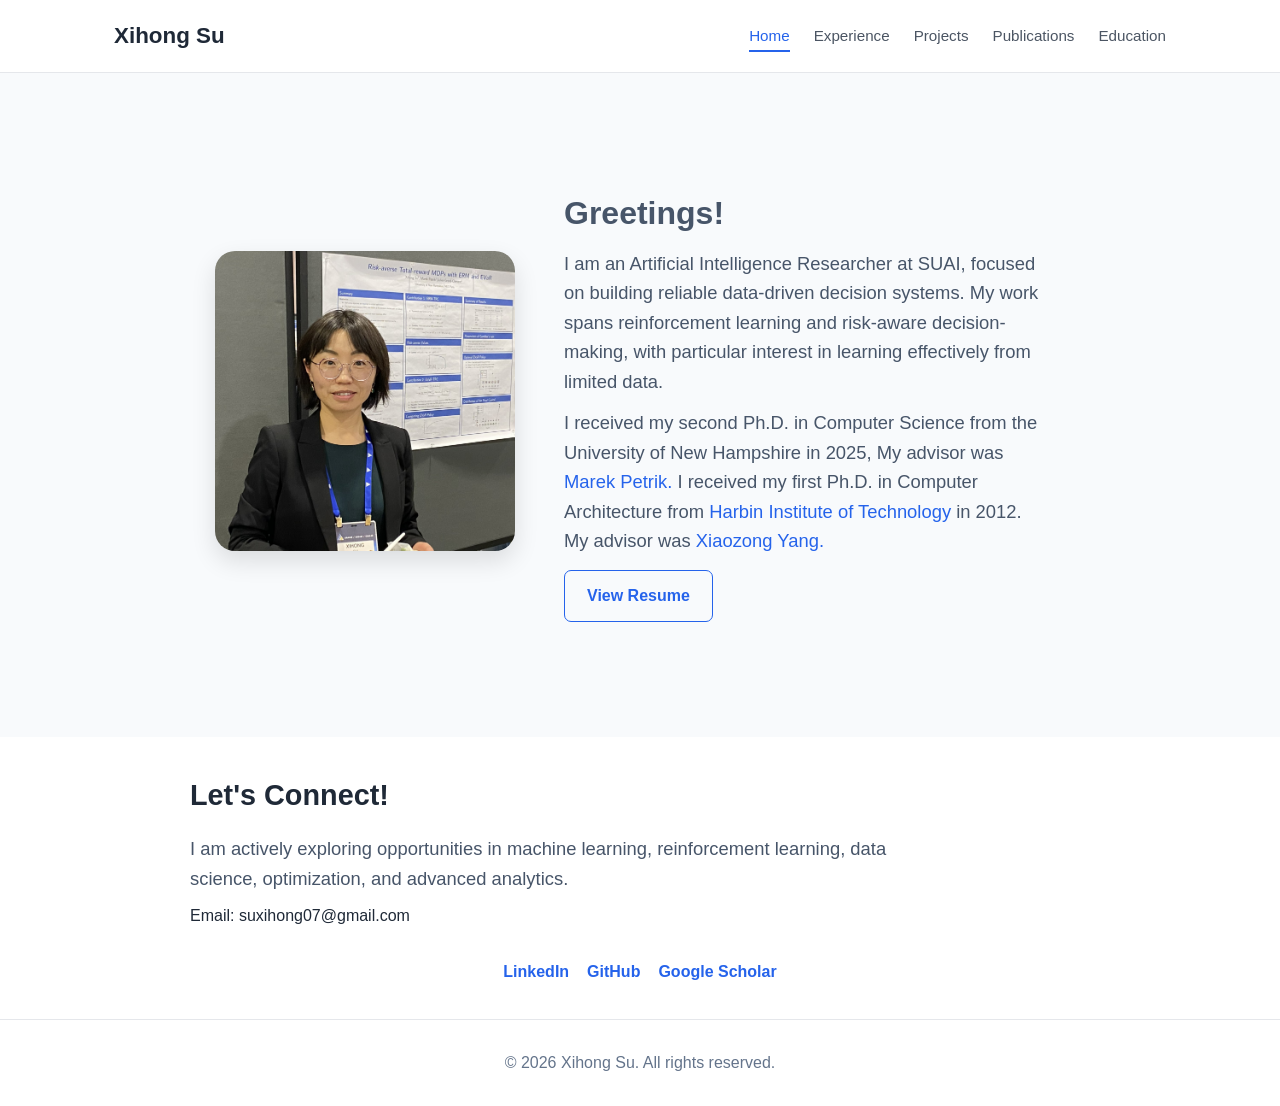
==== index.html @ d4bbec98 "edit education section" ====
<!DOCTYPE html>
<html lang="en">

<head>
  <meta charset="UTF-8">
  <meta name="viewport" content="width=device-width, initial-scale=1.0">

  <title>Xihong | Data Analyst & Machine Learning Engineer</title>

  <meta
    name="description"
    content="Personal website of Xihong, a data analyst and machine learning researcher specializing in Python, SQL, machine learning, optimization, and reinforcement learning."
  >

  <link rel="stylesheet" href="styles.css">
</head>

<body>

  <!-- Navigation -->
  <header class="site-header">
    <nav class="navbar">

      <div class="logo">
        Xihong Su
      </div>

      <ul class="nav-links">
        <li><a href="index.html" class="active">Home</a></li>
        <li><a href="experience.html"  rel="noopener noreferrer">Experience</a></li>
        <li><a href="projects.html"  rel="noopener noreferrer">Projects</a></li>
        <li><a href="research.html"  rel="noopener noreferrer">Publications</a></li>
        <li><a href="education.html"  rel="noopener noreferrer">Education</a></li>
      </ul>

    </nav>
  </header>


  <main>
 
 <!-- Hero -->
 <section class="hero">

  <!-- Top row: left photo + right text -->
  <div class="hero-container">

    <div class="hero-photo">
      <img src="xihong.jpg" alt="Xihong profile photo">
    </div>

    <div class="hero-content">
    <!-- 
      <p class="small-heading">
        DATA ANALYTICS • MACHINE LEARNING • OPTIMIZATION
      </p>
    -->

      <h2>Greetings!</h1>
<!-- 
      <h2>Data Analyst & Machine Learning Researcher</h2>
-->
      <p class="hero-description">
       I am an Artificial Intelligence Researcher at SUAI, focused on building reliable data-driven 
       decision systems. My work spans reinforcement learning and risk-aware decision-making,
        with particular interest in learning effectively from limited data.
      </p>

        <p class="hero-description">
       I received my second Ph.D. in Computer Science from the University of New Hampshire in 2025, 
       
        My advisor was 
        <a href="http://cs.unh.edu/~mpetrik" class="person-link" target="_blank" rel="noopener noreferrer">    
       Marek Petrik.
        </a>
      I received my first Ph.D. in Computer Architecture from
       <a href="https://en.hit.edu.cn/" class="person-link" target="_blank" rel="noopener noreferrer">    
       Harbin Institute of Technology
        </a>
       in 2012. 
      My advisor was 
       <a href="https://baike.baidu.com/item/%E6%9D%A8%E5%AD%9D%E5%AE%97/1936509" class="person-link" target="_blank" rel="noopener noreferrer">    
       Xiaozong Yang.
        </a>
      </p>
 
      <div class="hero-buttons">

        <a href="https://github.com/suxh2019/thesis_dissertation/blob/main/xihong_resume.pdf"
           class="button secondary"
           target="_blank"
           rel="noopener noreferrer">
          View Resume
        </a>

      </div>

    </div>

  </div>

</section>



    <!-- Contact -->
    <section id="contact" class="section">
      <div class="section-container">

        <h2 class="section-title">
          Let's Connect!  
        </h2>
        <p class="hero-description">
          I am actively exploring opportunities in machine learning, reinforcement learning, 
          data science, optimization, and advanced analytics.

        </p>
        <p>
          Email: suxihong07@gmail.com
        </p>

        <div class="contact-links">
          <a
            href="https://www.linkedin.com/in/xihong/"
            target="_blank"
            rel="noopener noreferrer"
          >
            LinkedIn
          </a>

          <a
            href="https://github.com/suxh2019/"
            target="_blank"
            rel="noopener noreferrer"
          >
            GitHub
          </a>

          <a
            href="https://scholar.google.com/citations?user=05KzCUUAAAAJ&hl=en"
            target="_blank"
            rel="noopener noreferrer"
          >
            Google Scholar
          </a>

        </div>

      </div>

    </section>

  </main>


  <footer>

    <p>
      © <span id="year"></span> Xihong Su. All rights reserved.
    </p>

  </footer>


  <script src="script.js"></script>

</body>

</html>
---- styles.css ----
/* ---------- General ---------- */

* {
  box-sizing: border-box;
  margin: 0;
  padding: 0;
}

html {
  scroll-behavior: smooth;
}

body {
  font-family:
    -apple-system,
    BlinkMacSystemFont,
    "Segoe UI",
    Roboto,
    Arial,
    sans-serif;

  line-height: 1.6;
  color: #1f2937;
  background: white;
}

a {
  text-decoration: none;
  color: inherit;
}


/* ---------- Header ---------- */

.site-header {
  position: sticky;
  top: 0;
  background: rgba(255, 255, 255, 0.95);
  border-bottom: 1px solid #e5e7eb;
  z-index: 100;
}

.navbar {
  max-width: 1100px;
  margin: auto;

  display: flex;
  justify-content: space-between;
  align-items: center;

  padding: 18px 24px;
}

.logo {
  font-size: 1.4rem;
  font-weight: 700;
}

.nav-links {
  list-style: none;

  display: flex;
  gap: 24px;
}

.nav-links a {
  font-size: 0.95rem;
  color: #4b5563;
}

.nav-links a:hover {
  color: #2563eb;
}


/* ---------- Hero ---------- */

.hero {
  min-height: 50vh;

  display: flex;
  align-items: center;

  background:
    linear-gradient(
      135deg,
      #f8fafc,
      #eef2ff
    );
}

.hero-content {
  max-width: 1000px;
  margin: auto;
  padding: 90px 24px;
}

.small-heading {
  color: #2563eb;
  font-weight: 600;
  letter-spacing: 1.5px;
  margin-bottom: 14px;
}

.hero h1 {
  font-size: 4rem;
  line-height: 1.1;
  margin-bottom: 6px;
}

.hero h2 {
  font-size: 2rem;
  color: #475569;
  margin-bottom: 10px;
}

.hero-description {
  max-width: 700px;
  font-size: 1.15rem;
  color: #475569;
  margin-bottom: 12px;
}

.hero-buttons {
  margin-top: 15px;

  display: flex;
  gap: 15px;
}


/* ---------- Buttons ---------- */

.button {
  display: inline-block;

  padding: 12px 22px;

  border-radius: 7px;

  font-weight: 600;

  transition: 0.2s;
}

.primary {
  background: #2563eb;
  color: white;
}

.primary:hover {
  background: #1d4ed8;
}

.secondary {
  border: 1px solid #2563eb;
  color: #2563eb;
}

.secondary:hover {
  background: #eff6ff;
}


/* ---------- Sections ---------- */

.section {
  padding: 35px 24px;
}

.alt {
  background: #f8fafc;
}

.section-container {
  max-width: 900px;
  margin: auto;
}

.section-title {
  font-size: 1.8rem;
  margin-bottom: 16px;
}

.section p {
  margin-bottom: 10px;
}


/* ---------- Skills ---------- */

.skills-grid {
  display: grid;

  grid-template-columns:
    repeat(auto-fit, minmax(250px, 1fr));

  gap: 20px;
}

.skill-card {
  background: white;

  border: 1px solid #e5e7eb;

  border-radius: 10px;

  padding: 24px;
}

.skill-card h3 {
  margin-bottom: 10px;
}


/* ---------- Experience ---------- */

.timeline-item {
  border-left: 4px solid #2563eb;
  padding-left: 24px;
}

.timeline-header {
  display: flex;
  justify-content: space-between;
  gap: 20px;

  margin-bottom: 14px;
}

.organization {
  color: #64748b;
}

.date {
  color: #64748b;
  font-size: 0.9rem;
}

.timeline-item ul {
  margin-left: 20px;
}

.timeline-item li {
  margin-bottom: 9px;
}


/* ---------- Projects ---------- */

.project-grid {
  display: grid;

  grid-template-columns:
    repeat(auto-fit, minmax(280px, 1fr));

  gap: 24px;
}

.project-card {
  background: white;

  padding: 26px;

  border: 1px solid #e5e7eb;

  border-radius: 12px;

  transition:
    transform 0.2s,
    box-shadow 0.2s;
}

.project-card:hover {
  transform: translateY(-4px);

  box-shadow:
    0 8px 25px rgba(0, 0, 0, 0.08);
}

.project-card h3 {
  margin-bottom: 8px;
}

.project-tech {
  color: #2563eb;
  font-size: 0.9rem;
  font-weight: 600;
}

.project-card ul {
  margin-left: 18px;
}

.project-card li {
  margin-bottom: 7px;
}


/* ---------- Research ---------- */

.research-item {
  margin-bottom: 32px;
}

.research-item h3 {
  margin-bottom: 10px;
}


/* ---------- Education ---------- */

.education-card {
  background: white;

  border-left: 4px solid #2563eb;

  padding: 24px;

  border-radius: 8px;
}


/* ---------- Contact ---------- */

.contact-section {
  text-align: center;
}

.contact-links {
  display: flex;

  justify-content: center;

  flex-wrap: wrap;

  gap: 18px;

  margin-top: 30px;
}

.contact-links a {
  color: #2563eb;
  font-weight: 600;
}

.contact-links a:hover {
  text-decoration: underline;
}


/* ---------- Footer ---------- */

footer {
  text-align: center;

  padding: 30px;

  border-top: 1px solid #e5e7eb;

  color: #64748b;
}


/* ---------- Mobile ---------- */

@media (max-width: 750px) {

  .nav-links {
    display: none;
  }

  .hero h1 {
    font-size: 2.8rem;
  }

  .hero h2 {
    font-size: 1.5rem;
  }

  .timeline-header {
    flex-direction: column;
  }

}

/*underline    */
.nav-links a {
  position: relative;
  text-decoration: none;
  color: #4b5563;
  padding-bottom: 8px;
}

.nav-links a::after {
  content: "";
  position: absolute;
  left: 0;
  bottom: 0;
  width: 0;
  height: 2px;
  background: #2563eb;
  transition: width 0.25s ease;
}

.nav-links a:hover::after,
.nav-links a.active::after {
  width: 100%;
}

.nav-links a.active {
  color: #2563eb;
}

/* format the top left and top right; 
*/
   .hero {
  padding: 25px 20px;
  background: #f8fafc;
}

.hero-container {
  max-width: 850px;
  margin: 0 auto;

  display: flex;
  align-items: center;
  gap: 25px;
}


/* Left photo */

.hero-photo {
  flex: 0 0 300px;
}

.hero-photo img {
  width: 300px;
  height: 300px;

  object-fit: cover;

  border-radius: 20px;

  box-shadow: 0 10px 25px rgba(0, 0, 0, 0.12);
}


/* Right content */

.hero-content {
  flex: 1;
}


/* Bottom text across full width */
/*
.hero-bottom {
  max-width: 1100px;

  margin: 50px auto 0;

  padding-top: 30px;

  border-top: 1px solid #d1d5db;
}

.hero-bottom h3 {
  font-size: 1.5rem;
  margin-bottom: 15px;
}

.hero-bottom p {
  font-size: 1.05rem;
  line-height: 1.8;
  color: #475569;
  margin-bottom: 15px;
}
  */

/* Format personal link
*/
.person-link {
  color: #2563eb;
  text-decoration: none;
}

.person-link:hover {
  text-decoration: underline;
}

/* publication */
.publication-list {
  padding-left: 22px;
}

.publication-list li {
  margin-bottom: 18px;
  line-height: 1.6;
}

.publication-list a {
  text-decoration: none;
  margin-left: 6px;
}

/*Format Education   */
.education-section {
  max-width: 720px;
  margin: 0 auto;
  padding: 40px 20px;
}

.education-list {
  display: flex;
  flex-direction: column;
  gap: 28px;
}

.education-item {
  width: auto;
  padding-bottom: 20px;
  border-bottom: 1px solid #ddd;
}

.education-row {
  display: flex;
  justify-content: space-between;
  align-items: baseline;
  gap: 20px;
}

.education-row span {
  white-space: nowrap;
}
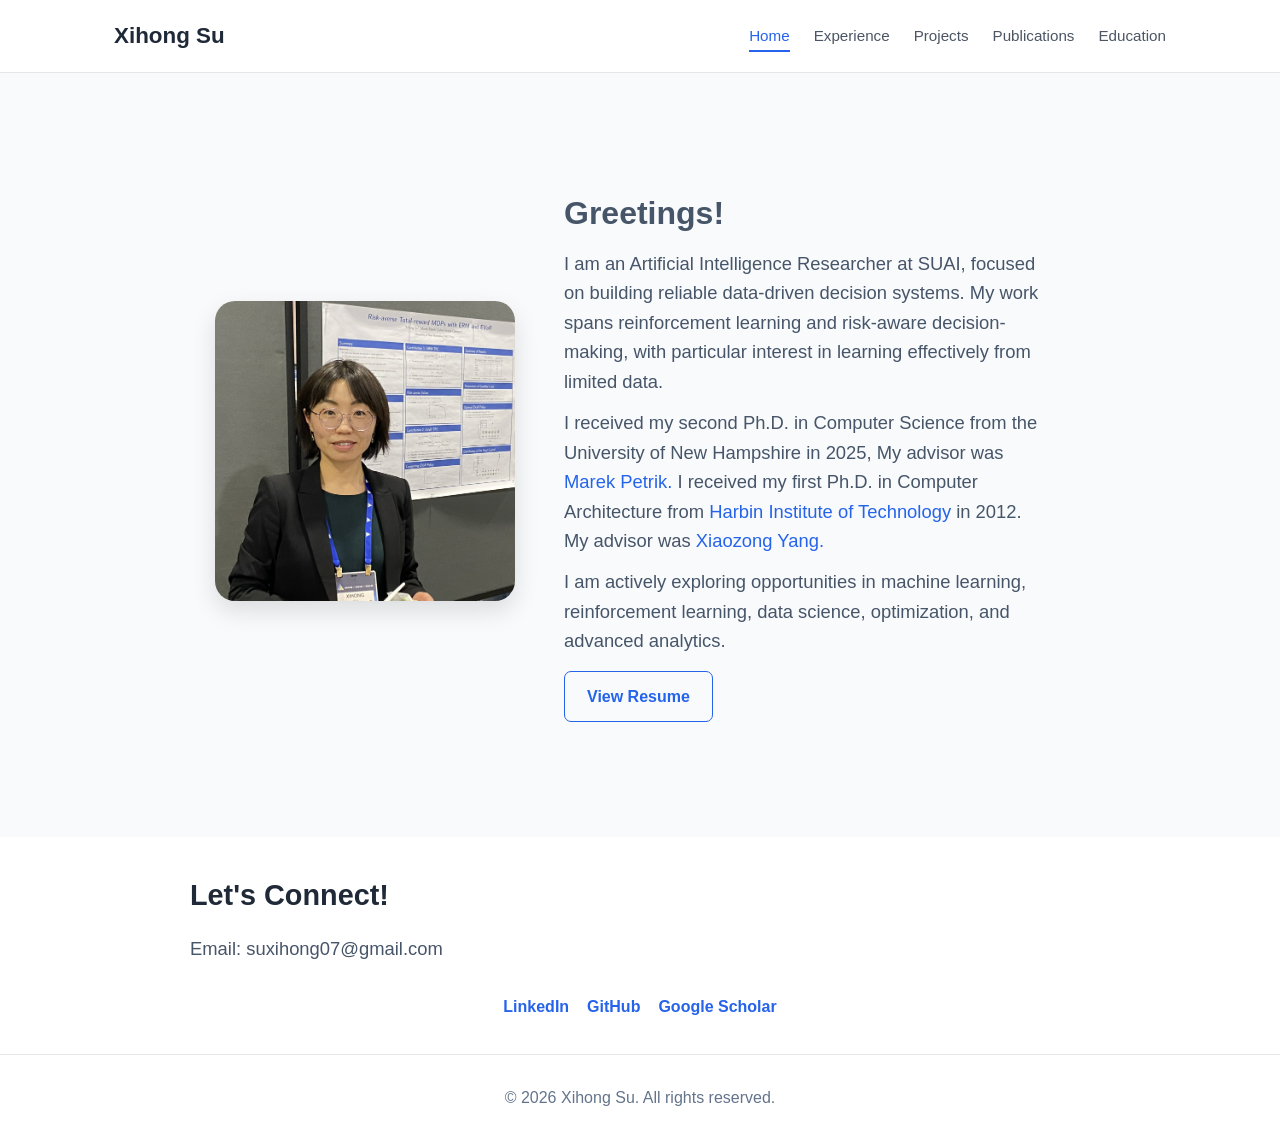
==== commit d703c3ec: "." ====
--- a/index.html
+++ b/index.html
@@ -31,6 +31,7 @@
         <li><a href="projects.html"  rel="noopener noreferrer">Projects</a></li>
         <li><a href="research.html"  rel="noopener noreferrer">Publications</a></li>
         <li><a href="education.html"  rel="noopener noreferrer">Education</a></li>
+        
       </ul>
 
     </nav>
@@ -83,7 +84,10 @@
        Xiaozong Yang.
         </a>
       </p>
- 
+      <p class="hero-description">
+        I am actively exploring opportunities in machine learning, reinforcement learning, 
+          data science, optimization, and advanced analytics.
+      </p>
       <div class="hero-buttons">
 
         <a href="https://github.com/suxh2019/thesis_dissertation/blob/main/xihong_resume.pdf"
@@ -111,12 +115,8 @@
           Let's Connect!  
         </h2>
         <p class="hero-description">
-          I am actively exploring opportunities in machine learning, reinforcement learning, 
-          data science, optimization, and advanced analytics.
+          Email: suxihong07@gmail.com
 
-        </p>
-        <p>
-          Email: suxihong07@gmail.com
         </p>
 
         <div class="contact-links">
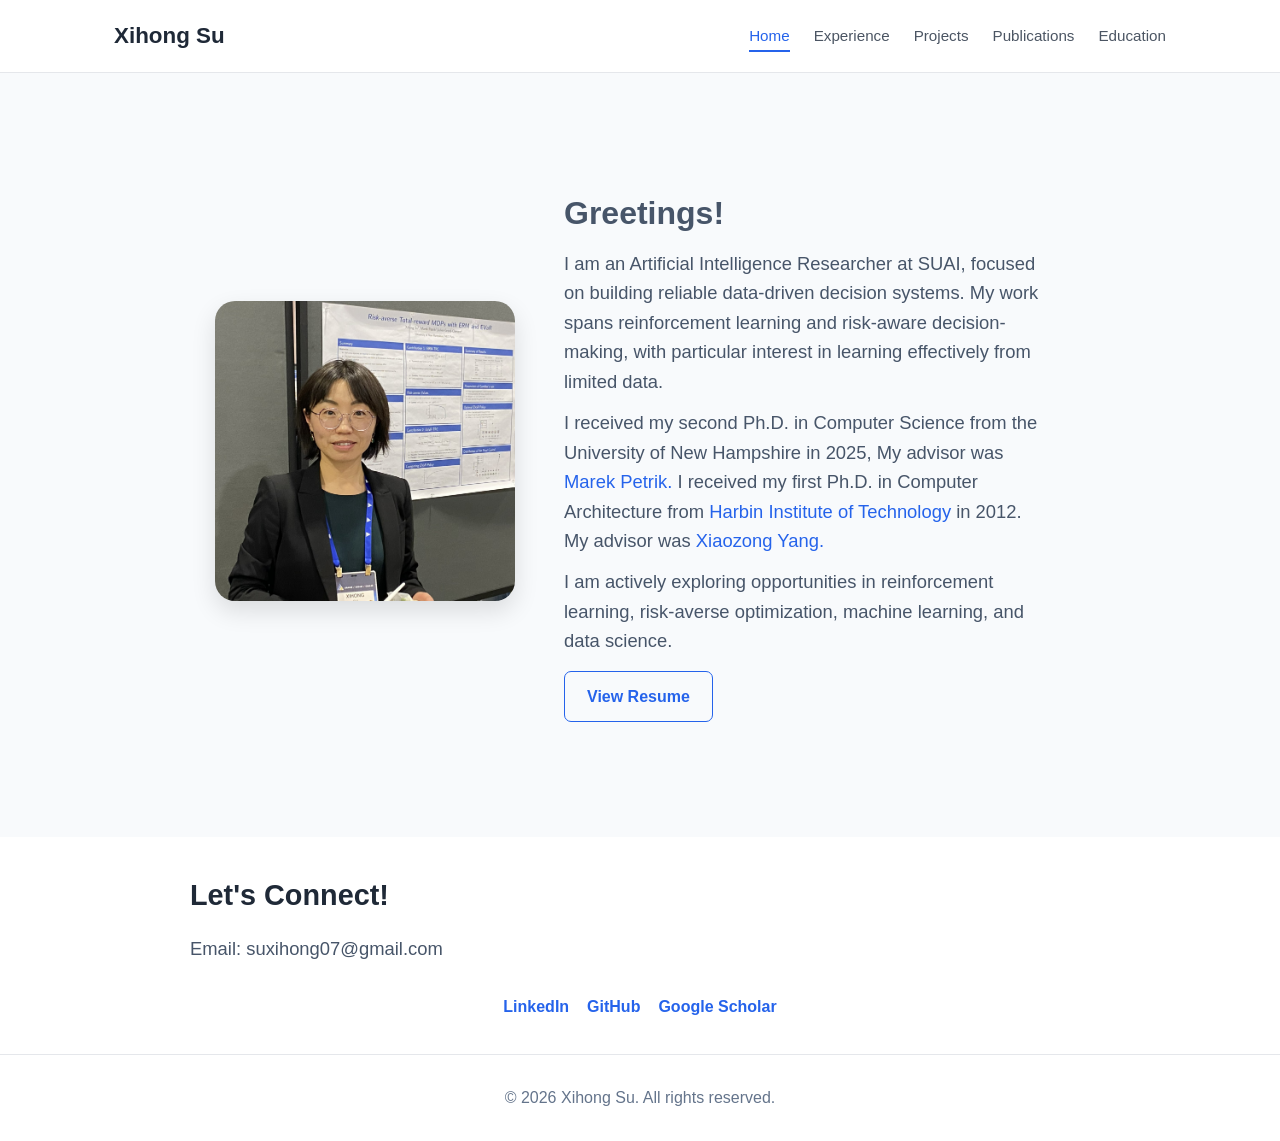
==== commit b47d2887: "more experience" ====
--- a/index.html
+++ b/index.html
@@ -4,6 +4,7 @@
 <head>
   <meta charset="UTF-8">
   <meta name="viewport" content="width=device-width, initial-scale=1.0">
+  
 
   <title>Xihong | Data Analyst & Machine Learning Engineer</title>
 
@@ -85,8 +86,8 @@
         </a>
       </p>
       <p class="hero-description">
-        I am actively exploring opportunities in machine learning, reinforcement learning, 
-          data science, optimization, and advanced analytics.
+        I am actively exploring opportunities in reinforcement learning, risk-averse optimization, machine learning, 
+          and data science.
       </p>
       <div class="hero-buttons">
 
--- a/styles.css
+++ b/styles.css
@@ -533,4 +533,109 @@
 
 .education-row span {
   white-space: nowrap;
+}
+
+/* Mobile  */
+@media (max-width: 750px) {
+
+  .navbar {
+    flex-direction: column;
+    align-items: flex-start;
+    gap: 12px;
+  }
+
+  .nav-links {
+    display: flex;
+    flex-wrap: wrap;
+    gap: 10px 16px;
+  }
+
+  .nav-links a {
+    font-size: 0.9rem;
+  }
+
+}
+
+@media (max-width: 750px) {
+
+  .hero-buttons {
+    display: flex;
+    justify-content: flex-start;
+  }
+
+  .hero-buttons .button {
+    width: auto;
+  }
+
+}
+
+@media (max-width: 750px) {
+
+  .hero-container {
+    flex-direction: column;
+    width: 100%;
+  }
+
+  .hero-photo {
+    flex: none;
+    width: 100%;
+    text-align: center;
+  }
+
+  .hero-photo img {
+    width: 220px;
+    height: 220px;
+  }
+
+  .hero-content {
+    width: 100%;
+    padding: 0;
+  }
+
+  .hero h2 {
+    font-size: 1.6rem;
+  }
+
+  .hero-description {
+    width: 100%;
+    max-width: 100%;
+    font-size: 1rem;
+  }
+
+  .hero-buttons {
+    width: 100%;
+  }
+
+  .hero-buttons .button {
+    width: 100%;
+    text-align: center;
+  }
+
+}
+
+/* Format reviews */
+/* ---------- Professional Service ---------- */
+
+.service-list {
+  display: flex;
+  flex-direction: column;
+  gap: 24px;
+}
+
+.service-item {
+  padding-bottom: 20px;
+  border-bottom: 1px solid #e5e7eb;
+}
+
+.service-item h3 {
+  margin-bottom: 10px;
+}
+
+.service-item ul {
+  margin-left: 20px;
+}
+
+.service-item li {
+  margin-bottom: 8px;
+  line-height: 1.6;
 }
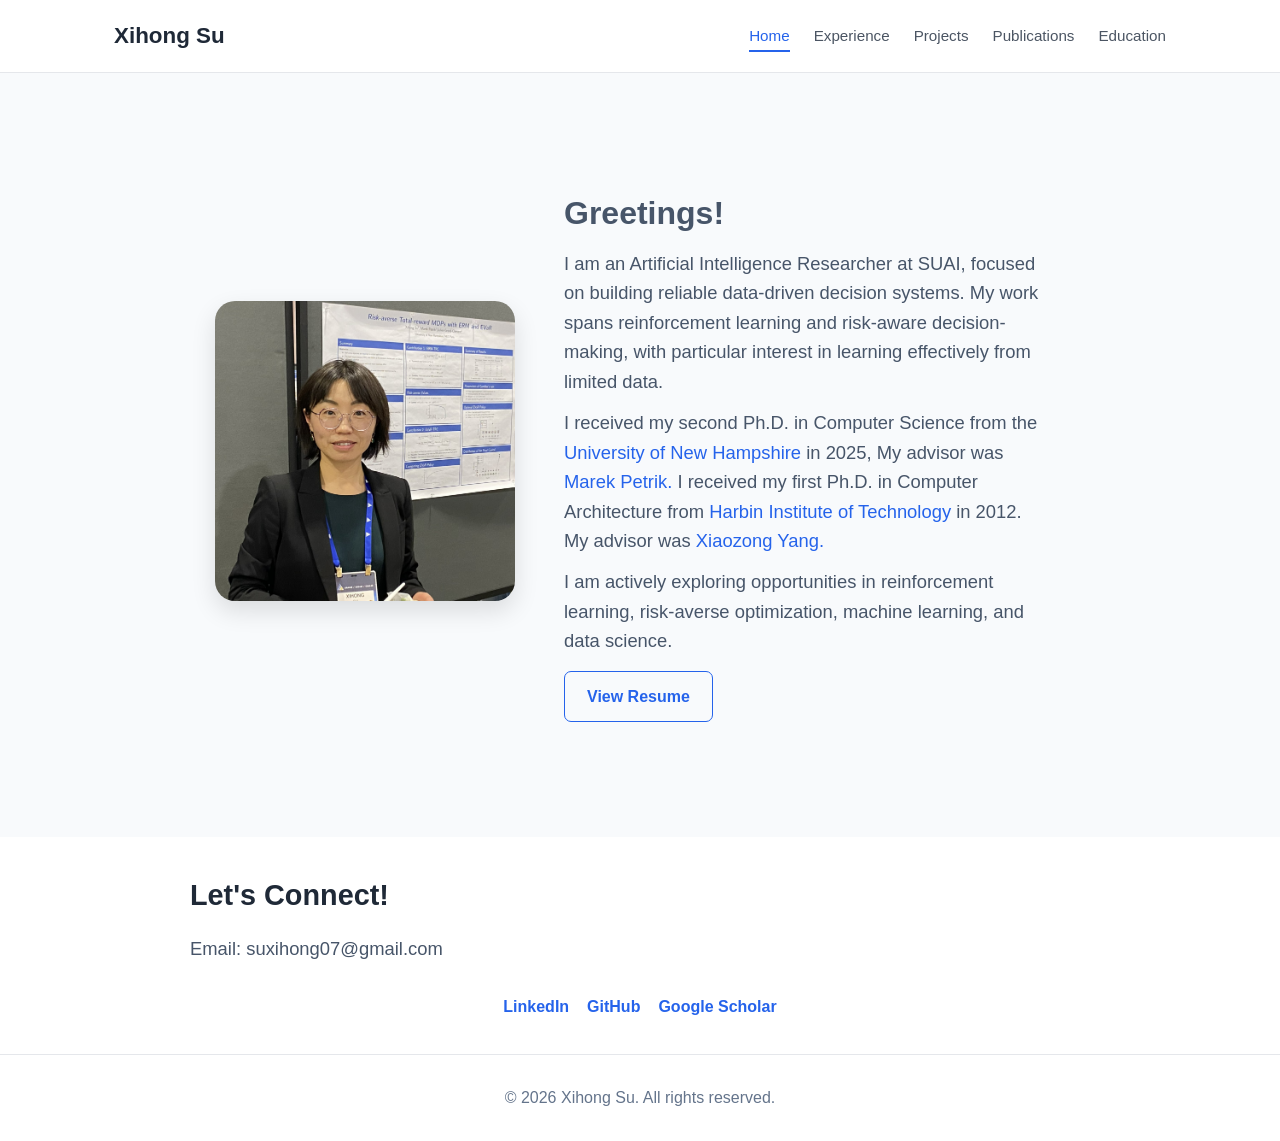
==== commit ef636248: "add oral presentation" ====
--- a/index.html
+++ b/index.html
@@ -69,7 +69,11 @@
       </p>
 
         <p class="hero-description">
-       I received my second Ph.D. in Computer Science from the University of New Hampshire in 2025, 
+       I received my second Ph.D. in Computer Science from the 
+       <a href="https://www.unh.edu/" class="person-link" target="_blank" rel="noopener noreferrer">   
+       University of New Hampshire
+       </a>
+        in 2025, 
        
         My advisor was 
         <a href="http://cs.unh.edu/~mpetrik" class="person-link" target="_blank" rel="noopener noreferrer">    
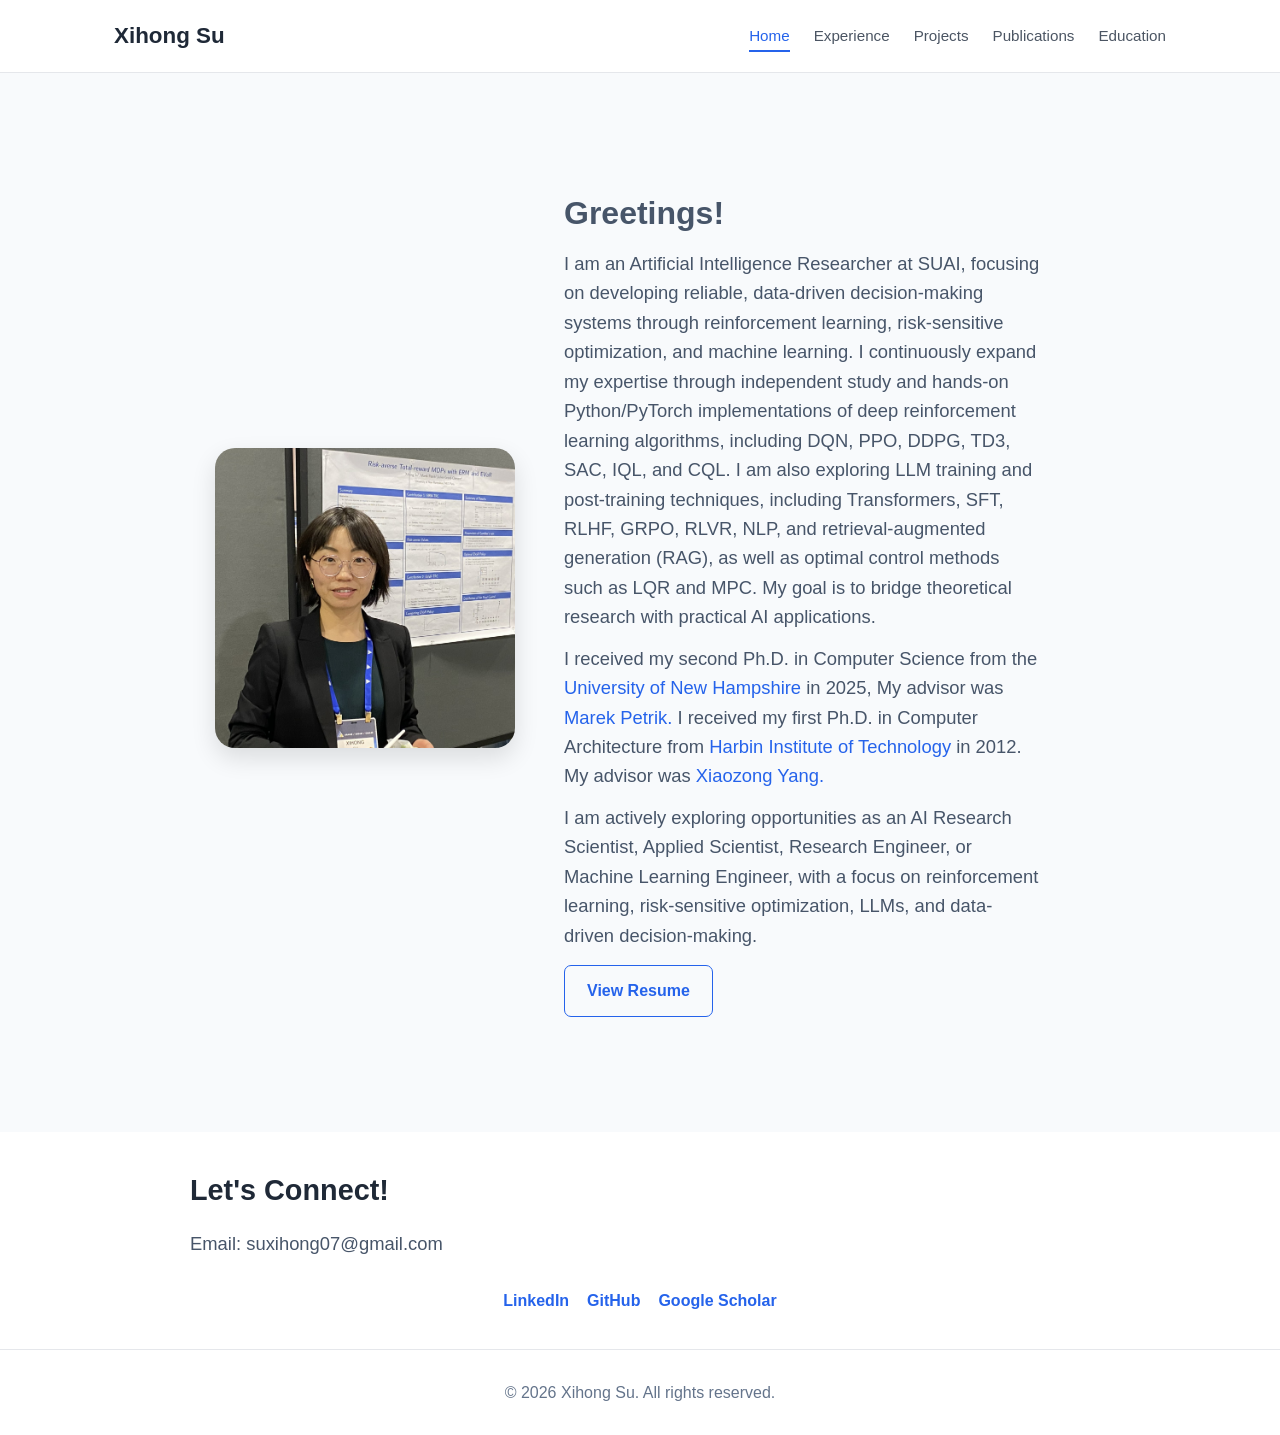
==== commit 7ed533c5: "add more" ====
--- a/index.html
+++ b/index.html
@@ -63,9 +63,13 @@
       <h2>Data Analyst & Machine Learning Researcher</h2>
 -->
       <p class="hero-description">
-       I am an Artificial Intelligence Researcher at SUAI, focused on building reliable data-driven 
-       decision systems. My work spans reinforcement learning and risk-aware decision-making,
-        with particular interest in learning effectively from limited data.
+       I am an Artificial Intelligence Researcher at SUAI, focusing on developing reliable, data-driven decision-making 
+       systems through reinforcement learning, risk-sensitive optimization, and machine learning. I continuously expand 
+       my expertise through independent study and hands-on Python/PyTorch implementations of deep reinforcement learning 
+       algorithms, including DQN, PPO, DDPG, TD3, SAC, IQL, and CQL. I am also exploring LLM training and post-training 
+       techniques, including Transformers, SFT, RLHF, GRPO, RLVR, NLP, and retrieval-augmented generation (RAG), 
+       as well as optimal control methods such as LQR and MPC. My goal is to bridge theoretical research with practical 
+       AI applications.
       </p>
 
         <p class="hero-description">
@@ -90,8 +94,9 @@
         </a>
       </p>
       <p class="hero-description">
-        I am actively exploring opportunities in reinforcement learning, risk-averse optimization, machine learning, 
-          and data science.
+        I am actively exploring opportunities as an AI Research Scientist, Applied Scientist, Research Engineer, 
+        or Machine Learning Engineer, with a focus on reinforcement learning, risk-sensitive optimization, LLMs, 
+        and data-driven decision-making.
       </p>
       <div class="hero-buttons">
 
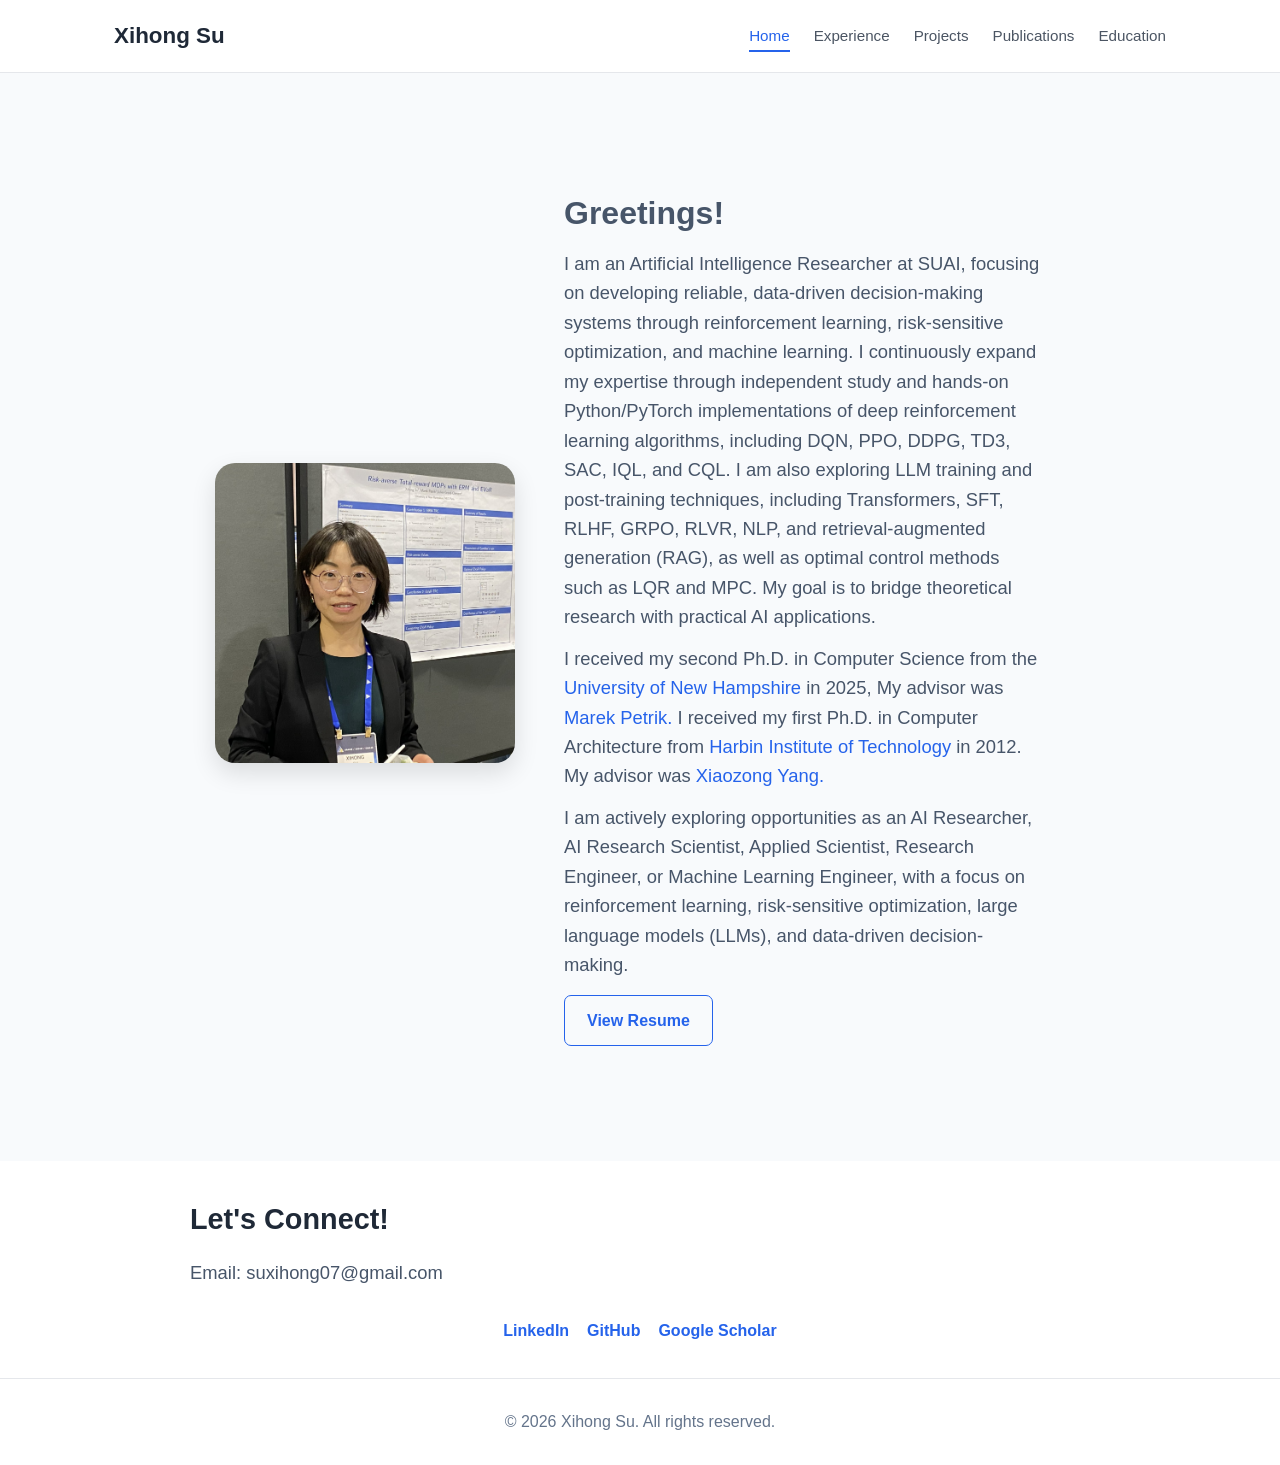
==== commit e46c93b2: "opp" ====
--- a/index.html
+++ b/index.html
@@ -94,9 +94,9 @@
         </a>
       </p>
       <p class="hero-description">
-        I am actively exploring opportunities as an AI Research Scientist, Applied Scientist, Research Engineer, 
-        or Machine Learning Engineer, with a focus on reinforcement learning, risk-sensitive optimization, LLMs, 
-        and data-driven decision-making.
+        I am actively exploring opportunities as an AI Researcher, AI Research Scientist, Applied Scientist, Research Engineer,
+         or Machine Learning Engineer, with a focus on reinforcement learning, risk-sensitive optimization,
+          large language models (LLMs), and data-driven decision-making.
       </p>
       <div class="hero-buttons">
 
